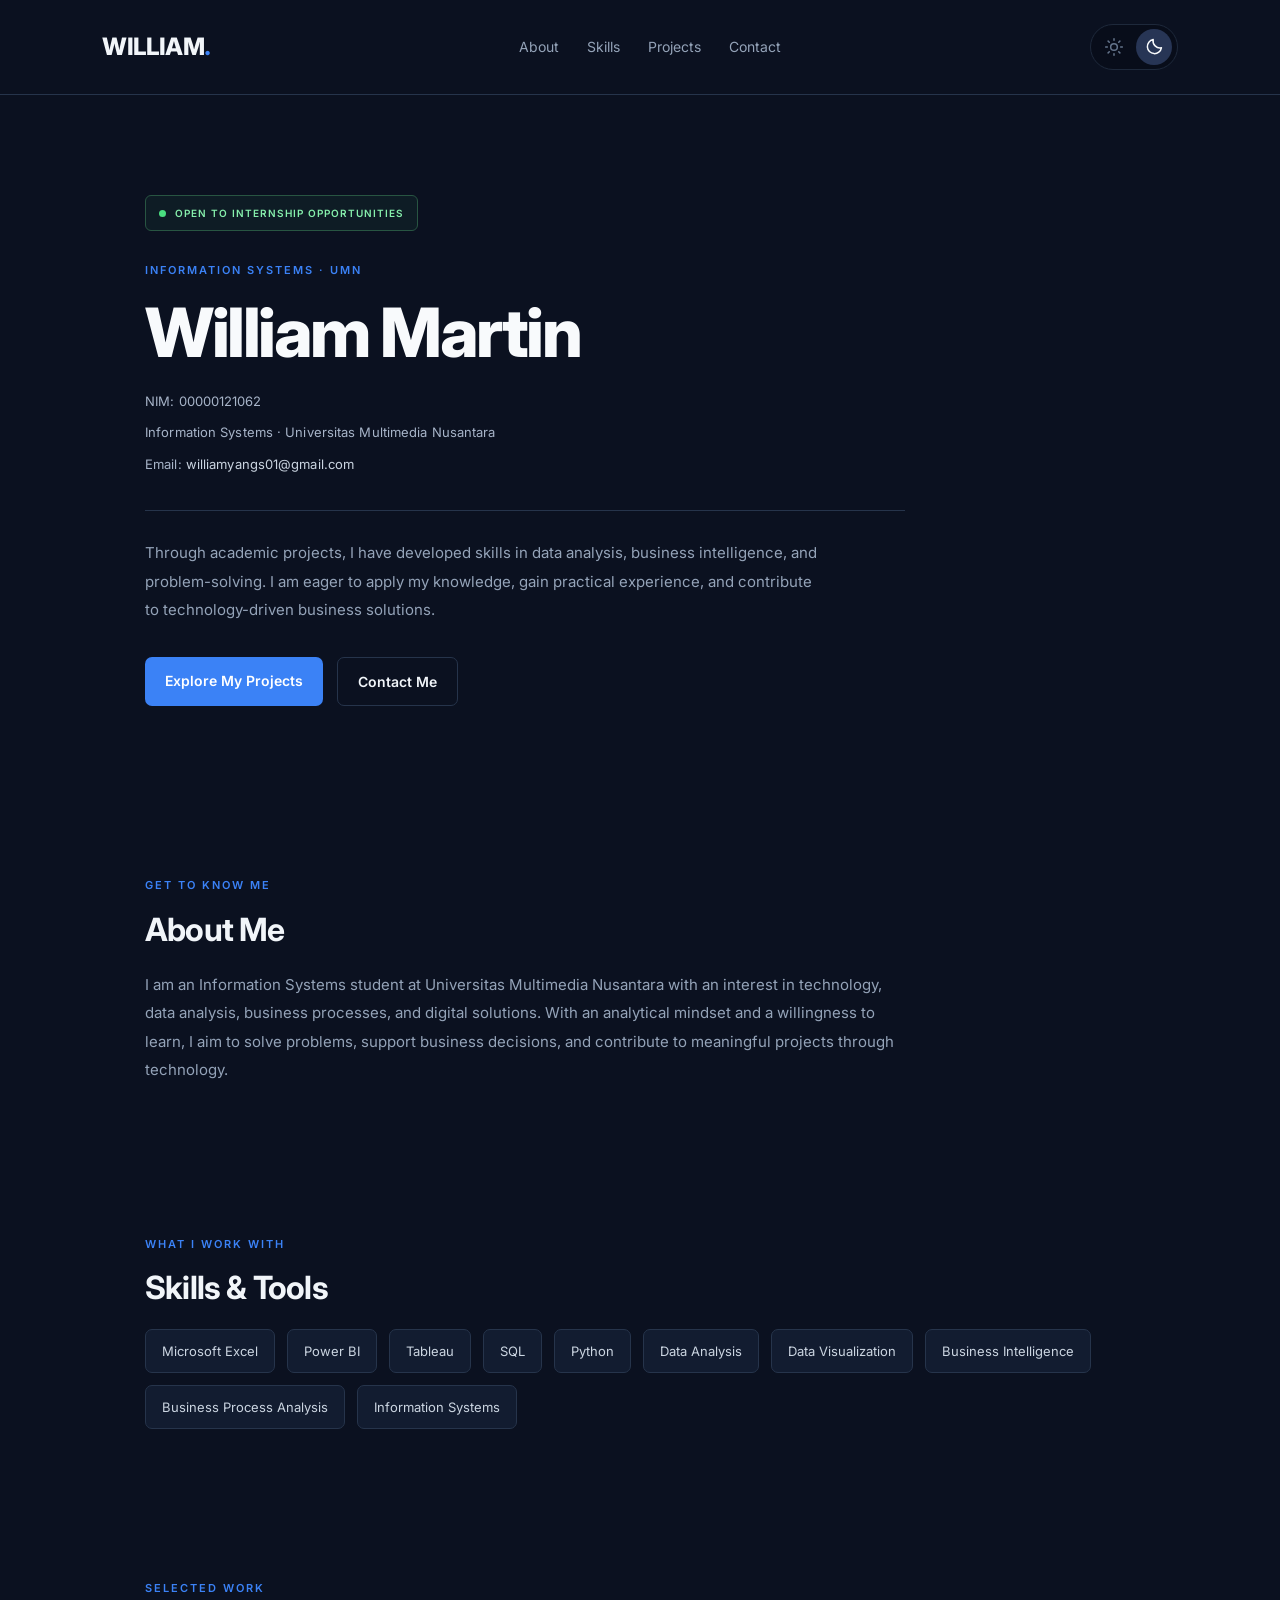
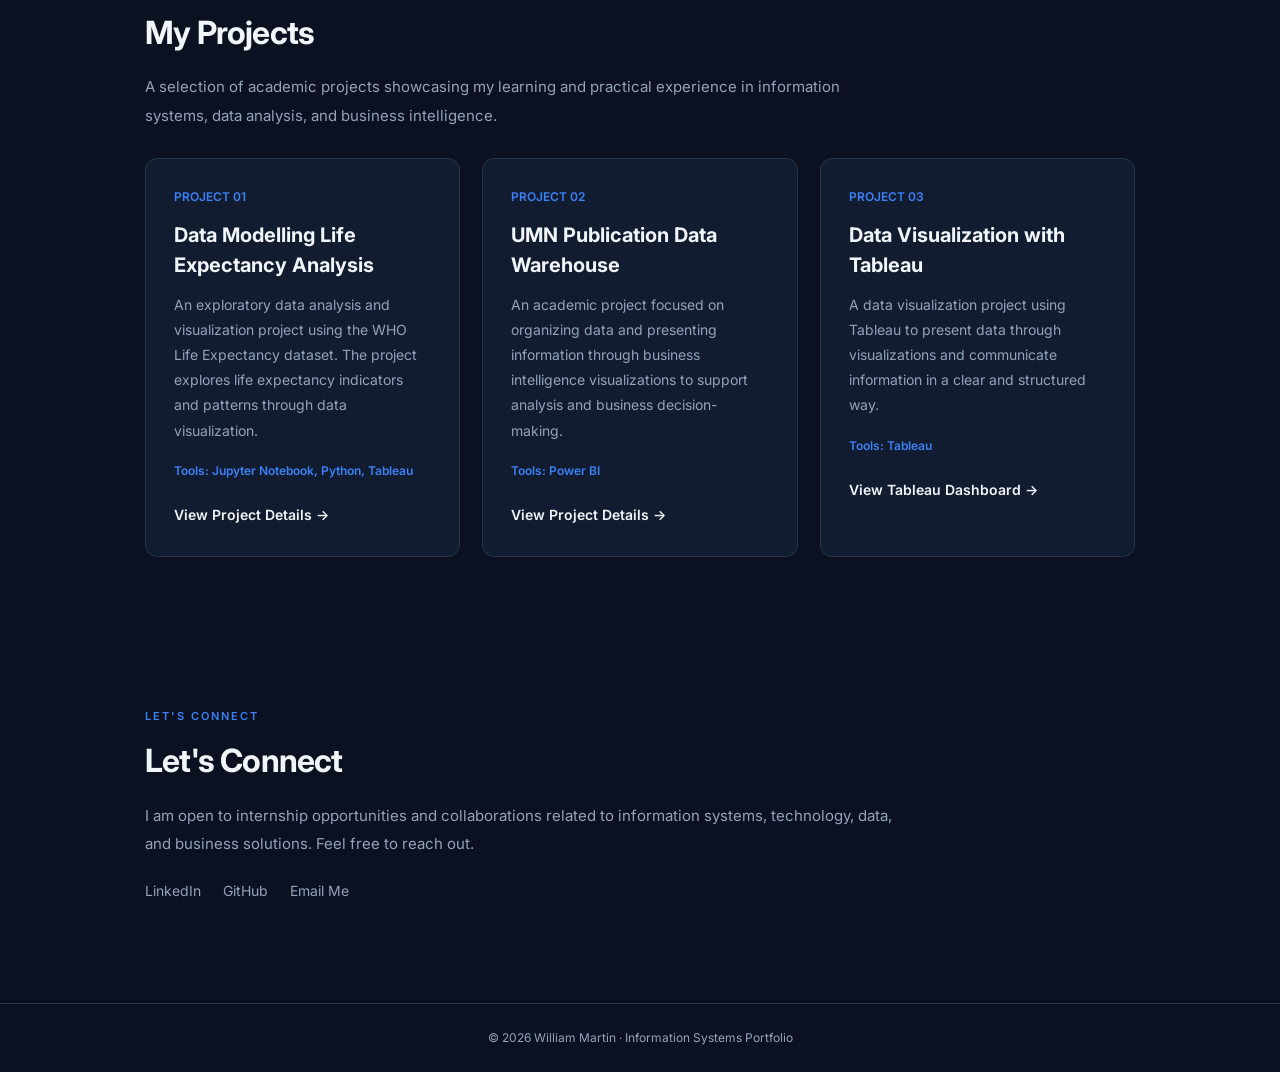
==== index.html @ daf95f0f "Add files via upload" ====
<!DOCTYPE html>
<html lang="en">
<head>
    <meta charset="UTF-8">
    <meta name="viewport" content="width=device-width, initial-scale=1.0">

    <meta name="description" content="William Martin's Information Systems Portfolio, featuring academic projects, technical skills, and business solutions.">

    <meta name="author" content="William Martin">

    <title>William Martin | Information Systems Portfolio</title>

    <link rel="stylesheet" href="style.css">
</head>

<body>

    <!-- Navigation -->
    <header class="navbar">
        <a href="#" class="logo">WILLIAM<span>.</span></a>

        <nav>
            <a href="#about">About</a>
            <a href="#skills">Skills</a>
            <a href="#projects">Projects</a>
            <a href="#contact">Contact</a>
        </nav>
        

<button class="theme-toggle" id="themeToggle" type="button" aria-label="Toggle color theme">

    <span class="theme-option theme-sun">
        <svg viewBox="0 0 24 24" aria-hidden="true">
            <circle cx="12" cy="12" r="4"/>
            <path d="M12 2v2m0 16v2M4.93 4.93l1.42 1.42m11.3 11.3 1.42 1.42M2 12h2m16 0h2M4.93 19.07l1.42-1.42m11.3-11.3 1.42-1.42"/>
        </svg>
    </span>

    <span class="theme-option theme-moon">
        <svg viewBox="0 0 24 24" aria-hidden="true">
            <path d="M20.9 13A8.5 8.5 0 0 1 11 3.1 8.5 8.5 0 1 0 20.9 13Z"/>
        </svg>
    </span>

</button>


    </header>


    <main>

       <!-- Hero Section -->
<section class="hero">



            <p class="availability">
                <span class="status-dot"></span>
                OPEN TO INTERNSHIP OPPORTUNITIES
            </p>

            <p class="eyebrow">
                INFORMATION SYSTEMS · UMN
            </p>

            <h1>William Martin</h1>

            <div class="profile-details">

                <p>NIM: 00000121062</p>

                <p>
                    Information Systems · Universitas Multimedia Nusantara
                </p>

                <p>
                    Email:
                    <a href="mailto:williamyangs01@gmail.com">
                        williamyangs01@gmail.com
                    </a>
                </p>

            </div>

            <div class="hero-intro">



                <p class="hero-description">
                    Through academic projects, I have developed skills in
                    data analysis, business intelligence, and problem-solving.
                    I am eager to apply my knowledge, gain practical experience,
                    and contribute to technology-driven business solutions.
                </p>

            </div>

            <div class="hero-buttons">

                <a href="#projects" class="button primary">
                    Explore My Projects
                </a>

                <a href="#contact" class="button secondary">
                    Contact Me
                </a>

            </div>
            



        </section>


        <!-- About Section -->
        <section id="about" class="section">

            <p class="eyebrow">GET TO KNOW ME</p>

            <h2>About Me</h2>

            <p>
                I am an Information Systems student at Universitas Multimedia
                Nusantara with an interest in technology, data analysis,
                business processes, and digital solutions. With an analytical
                mindset and a willingness to learn, I aim to solve problems,
                support business decisions, and contribute to meaningful
                projects through technology.
            </p>

        </section>


        <!-- Skills Section -->
        <section id="skills" class="section">

            <p class="eyebrow">WHAT I WORK WITH</p>

            <h2>Skills & Tools</h2>

            <div class="skills-list">
                <span>Microsoft Excel</span>
                <span>Power BI</span>
                <span>Tableau</span>
                <span>SQL</span>
                <span>Python</span>
                <span>Data Analysis</span>
                <span>Data Visualization</span>
                <span>Business Intelligence</span>
                <span>Business Process Analysis</span>
                <span>Information Systems</span>
            </div>

        </section>


       
<!-- Projects Section -->
<section id="projects" class="section">

    <p class="eyebrow">SELECTED WORK</p>

    <h2>My Projects</h2>

    <p class="section-description">
        A selection of academic projects showcasing my learning
        and practical experience in information systems,
        data analysis, and business intelligence.
    </p>

    <div class="project-grid">

        <!-- Project 1 -->
        <article class="project-card">

            <p class="project-number">PROJECT 01</p>

            <h3>Data Modelling Life Expectancy Analysis</h3>

            <p>
                An exploratory data analysis and visualization
                project using the WHO Life Expectancy dataset.
                The project explores life expectancy indicators
                and patterns through data visualization.
            </p>

            <p class="project-tools">
                Tools: Jupyter Notebook, Python, Tableau
            </p>

            <a href="project-01.html" class="project-link">
                View Project Details →
            </a>

        </article>

        <!-- Project 2 -->
        <article class="project-card">

            <p class="project-number">PROJECT 02</p>

            <h3>UMN Publication Data Warehouse</h3>

            <p>
                An academic project focused on organizing data
                and presenting information through business
                intelligence visualizations to support analysis
                and business decision-making.
            </p>

            <p class="project-tools">
                Tools: Power BI
            </p>

            <a href="project-02.html" class="project-link">
                View Project Details →
            </a>

        </article>

        <!-- Project 3 -->
        <article class="project-card">

            <p class="project-number">PROJECT 03</p>

            <h3>Data Visualization with Tableau</h3>

            <p>
                A data visualization project using Tableau
                to present data through visualizations and
                communicate information in a clear and
                structured way.
            </p>

            <p class="project-tools">
                Tools: Tableau 
            </p>

            <a
                href="https://public.tableau.com/views/DataVisualization_17930969543930/Story1?:language=en-US&publish=yes&:sid=&:redirect=auth&:display_count=n&:origin=viz_share_link"
                target="_blank"
                rel="noopener noreferrer"
                class="project-link"

                
            >
                View Tableau Dashboard →
            </a>

        </article>

    </div>

</section>
        


        <!-- Contact Section -->
        <section id="contact" class="section contact-section">

            <p class="eyebrow">LET'S CONNECT</p>

            <h2>Let's Connect</h2>

            <p>
                I am open to internship opportunities and collaborations
                related to information systems, technology, data,
                and business solutions. Feel free to reach out.
            </p>

            <div class="contact-links">

                <a
                    href="https://www.linkedin.com/in/william-martin-ba0709324/"
                    target="_blank"
                    rel="noopener noreferrer"
                >
                    LinkedIn
                </a>

                <a href="https://github.com/williamyangs01-mart" target="_blank" rel="noopener noreferrer">
    GitHub
</a>    

               <a href="https://mail.google.com/mail/?view=cm&fs=1&to=williamyangs01@gmail.com"
   target="_blank"
   rel="noopener noreferrer">
    Email Me
</a>
            </div>

        </section>

    </main>


    <!-- Footer -->
    <footer>
        <p>
            © 2026 William Martin · Information Systems Portfolio
        </p>
    </footer>


    <!-- JavaScript -->
  <script src="script.js"></script>

</body>
</html>
---- style.css ----
@import url('https://fonts.googleapis.com/css2?family=Inter:wght@400;500;600;700;800&display=swap');

/* =========================
   COLOR VARIABLES
========================= */

:root {
    --bg: #0B1120;
    --surface: #121C30;
    --text: #F1F5F9;
    --muted: #94A3B8;
    --accent: #3B82F6;
    --border: #26344B;
}

body[data-theme="light"] {
    --bg: #F5F7FB;
    --surface: #FFFFFF;
    --text: #0F172A;
    --muted: #64748B;
    --accent: #2563EB;
    --border: #DCE3EE;
}


/* =========================
   RESET & GLOBAL
========================= */
* {
    margin: 0;
    padding: 0;
    box-sizing: border-box;
    scroll-behavior: smooth;
}

body {
    font-family: 'Inter', sans-serif;
    background: var(--bg);
    color: var(--text);
    line-height: 1.7;
    -webkit-font-smoothing: antialiased;
}

a {
    color: inherit;
    text-decoration: none;
}

/* =========================
   NAVIGATION
========================= */
.navbar {
    display: flex;
    justify-content: space-between;
    align-items: center;
    padding: 24px 8%;
    border-bottom: 1px solid var(--border);
}

.logo {
    font-size: 24px;
    font-weight: 800;
    letter-spacing: -0.8px;
}

.logo span {
    color: var(--accent);
}

nav {
    display: flex;
    gap: 28px;
}

nav a,
.contact-links a {
    color: var(--muted);
    font-size: 14px;
    transition: color 0.2s ease;
}

nav a:hover,
.contact-links a:hover {
    color: var(--accent);
}

/* =========================
   HERO SECTION
========================= */
.hero {
    max-width: 1050px;
    margin: auto;
    padding: 100px 30px 95px;
}

.eyebrow {
    color: var(--accent);
    font-size: 11px;
    font-weight: 600;
    letter-spacing: 2px;
    line-height: 1.7;
    margin-bottom: 14px;
}

/* Internship availability label */
.availability {
    display: inline-flex;
    align-items: center;
    gap: 9px;
    width: fit-content;
    max-width: 100%;
    padding: 9px 13px;
    margin-bottom: 30px;
    border: 1px solid #285542;
    border-radius: 6px;
    background: rgba(34, 110, 74, 0.12);
    color: #86EFAC;
    font-size: 10px;
    font-weight: 600;
    letter-spacing: 1px;
    line-height: 1.6;
}

.status-dot {
    width: 7px;
    height: 7px;
    flex-shrink: 0;
    border-radius: 50%;
    background: #4ADE80;
}

/* Name */
.hero h1 {
    color: #F8FAFC;
    font-size: clamp(42px, 6vw, 68px);
    font-weight: 800;
    letter-spacing: -2.5px;
    line-height: 1.12;
    margin-bottom: 20px;
}

/* Profile details */
.profile-details {
    display: flex;
    flex-direction: column;
    gap: 8px;
    margin-top: 0;
    margin-bottom: 34px;
}

.profile-details p {
    color: #A7B4C8;
    font-size: 13px;
    font-weight: 400;
    letter-spacing: 0.1px;
    line-height: 1.8;
    overflow-wrap: anywhere;
}

.profile-details a {
    color: #CBD5E1;
    text-decoration: none;
    transition: color 0.2s ease;
}

.profile-details a:hover {
    color: #60A5FA;
}

/* Hero introduction */
.hero-intro {
    max-width: 760px;
    border-top: 1px solid var(--border);
    padding-top: 28px;
}

.hero-intro h2 {
    color: var(--text);
    font-size: clamp(27px, 4vw, 40px);
    font-weight: 700;
    letter-spacing: -1.2px;
    line-height: 1.3;
    margin-bottom: 18px;
}

.hero-description {
    color: var(--muted);
    max-width: 680px;
    font-size: 15px;
    line-height: 1.9;
}

/* Hero buttons */
.hero-buttons {
    display: flex;
    gap: 14px;
    flex-wrap: wrap;
    margin-top: 32px;
}

.button {
    display: inline-block;
    padding: 12px 20px;
    border-radius: 7px;
    font-size: 14px;
    font-weight: 600;
    transition: background 0.2s ease,
                border-color 0.2s ease,
                transform 0.2s ease;
}

.button:hover {
    transform: translateY(-2px);
}

.primary {
    background: var(--accent);
    color: #FFFFFF;
}

.primary:hover {
    background: #2563EB;
}

.secondary {
    border: 1px solid var(--border);
    color: var(--text);
}

.secondary:hover {
    border-color: var(--accent);
}

/* =========================
   GENERAL SECTIONS
========================= */
.section {
    max-width: 1050px;
    margin: auto;
    padding: 75px 30px;
    scroll-margin-top: 25px;
}

h2 {
    font-size: 32px;
    font-weight: 700;
    letter-spacing: -0.8px;
    line-height: 1.3;
    margin-bottom: 20px;
}

.section > p:not(.eyebrow) {
    color: var(--muted);
    max-width: 750px;
    font-size: 15px;
    line-height: 1.9;
}

.section-description {
    margin-bottom: 28px;
}

/* =========================
   SKILLS
========================= */
.skills-list {
    display: flex;
    flex-wrap: wrap;
    gap: 12px;
}

.skills-list span {
    border: 1px solid var(--border);
    background: var(--surface);
    padding: 10px 16px;
    border-radius: 7px;
    color: #CBD5E1;
    font-size: 13px;
    transition: border-color 0.2s ease;
}

.skills-list span:hover {
    border-color: var(--accent);
}

/* =========================
   PROJECTS
========================= */
.project-grid {
    display: grid;
    grid-template-columns: repeat(3, minmax(0, 1fr));
    gap: 22px;
    align-items: stretch;
}

.project-card {
    min-width: 0;
    background: var(--surface);
    border: 1px solid var(--border);
    border-radius: 12px;
    padding: 28px;
    transition: border-color 0.2s ease,
                transform 0.2s ease;
}

.project-card:hover {
    border-color: #3B82F6;
    transform: translateY(-3px);
}

.project-number,
.project-tools {
    color: var(--accent);
    font-size: 12px;
    font-weight: 600;
    margin-bottom: 12px;
}

.project-card h3 {
    margin-bottom: 12px;
    font-size: 20px;
    line-height: 1.5;
}

.project-card > p:not(.project-number):not(.project-tools) {
    color: var(--muted);
    font-size: 14px;
    line-height: 1.8;
}

/* Project screenshot */
.project-image {
    display: block;
    width: 100%;
    aspect-ratio: 16 / 9;
    object-fit: contain;
    background: #FFFFFF;
    border: 1px solid var(--border);
    border-radius: 8px;
    margin-bottom: 22px;
}

/* ===== PROJECT DETAIL PAGE ===== */

.project-detail-hero,
.project-detail-section,
.project-detail-footer {
    width: min(100% - 40px, 1000px);
    margin-inline: auto;
}

.project-detail-hero {
    padding: 90px 0 60px;
    text-align: center;
}

.project-detail-hero .back-link {
    display: inline-block;
    margin-bottom: 42px;
}

.project-detail-hero h1 {
    max-width: 850px;
    margin: 18px auto;
    font-size: clamp(2.2rem, 5vw, 4rem);
    line-height: 1.12;
    letter-spacing: -0.04em;
}

.project-detail-hero h1 span {
    display: block;
    color: #60a5fa;
}

.project-detail-lead {
    max-width: 700px;
    margin: 22px auto;
    line-height: 1.8;
    color: var(--text-secondary, #b8c2d1);
}

.details-tags {
    display: flex;
    flex-wrap: wrap;
    justify-content: center;
    gap: 10px;
    margin: 28px 0 38px;
}

.details-tags span {
    padding: 9px 15px;
    border: 1px solid var(--border, #334155);
    border-radius: 999px;
    font-size: 0.88rem;
}

.project-detail-cover {
    display: block;
    width: 100%;
    max-height: 560px;
    object-fit: contain;
    background: #fff;
    border-radius: 14px;
    margin: 0 auto;
}

.project-detail-section {
    padding: 65px 0;
    border-top: 1px solid var(--border, #334155);
}

.project-detail-section h2,
.project-detail-footer h2 {
    font-size: clamp(1.7rem, 3vw, 2.5rem);
    letter-spacing: -0.03em;
    margin: 12px 0 18px;
}

.project-detail-section > p:not(.details-number) {
    max-width: 760px;
    line-height: 1.85;
    color: var(--text-secondary, #b8c2d1);
}

.details-number {
    font-size: 0.8rem;
    letter-spacing: 0.14em;
    font-weight: 700;
    color: #60a5fa;
}

.project-info-grid {
    display: grid;
    grid-template-columns: repeat(3, minmax(0, 1fr));
    gap: 16px;
    margin-top: 32px;
}

.project-info-card {
    padding: 24px;
    border: 1px solid var(--border, #334155);
    border-radius: 12px;
    background: rgba(255, 255, 255, 0.025);
}

.info-label {
    font-size: 0.75rem;
    letter-spacing: 0.1em;
    color: #60a5fa;
}

.project-info-card h3 {
    font-size: 1rem;
    line-height: 1.5;
}

.project-figure {
    margin: 30px 0 0;
}

.project-figure img {
    display: block;
    width: 100%;
    height: auto;
    background: #fff;
    border-radius: 12px;
    border: 1px solid var(--border, #334155);
}

.project-figure figcaption {
    text-align: center;
    margin-top: 18px;
}

.project-figure figcaption h3 {
    color: var(--text);
    font-size: 18px;
    line-height: 1.5;
    margin-bottom: 8px;
}

.project-figure figcaption p {
    max-width: 760px;
    margin: 0 auto;
    color: var(--muted);
    font-size: 14px;
    line-height: 1.8;
}


.process-list {
    display: grid;
    gap: 0;
    margin-top: 30px;
}

.process-item {
    display: grid;
    grid-template-columns: 60px 1fr;
    gap: 20px;
    padding: 24px 0;
    border-bottom: 1px solid var(--border, #334155);
}

.process-item > span {
    font-size: 1.2rem;
    font-weight: 700;
    color: #60a5fa;
}

.process-item h3 {
    margin: 0 0 8px;
}

.process-item p {
    margin: 0;
    line-height: 1.8;
    color: var(--text-secondary, #b8c2d1);
}

.project-detail-footer {
    padding: 70px 0 100px;
    text-align: center;
}

.project-detail-footer p:not(.eyebrow) {
    line-height: 1.8;
    margin-bottom: 28px;
}

.back-link {
    text-decoration: none;
}

/* Project links */
.project-tools {
    margin-top: 18px;
}

.project-link {
    display: inline-block;
    margin-top: 10px;
    font-size: 14px;
    font-weight: 600;
    color: var(--text);
    transition: color 0.2s ease;
}

.project-link:hover {
    color: var(--accent);
}

/* =========================
   CONTACT
========================= */
.contact-section {
    padding-bottom: 100px;
}

.contact-links {
    display: flex;
    flex-wrap: wrap;
    gap: 22px;
    margin-top: 20px;
}

/* =========================
   FOOTER
========================= */
footer {
    border-top: 1px solid var(--border);
    padding: 24px;
    text-align: center;
    color: var(--muted);
    font-size: 12px;
}

/* =========================
   RESPONSIVE DESIGN
========================= */

/* Tablet: 2 project cards per row */

/* =========================
   RESPONSIVE DESIGN
========================= */

@media (min-width: 651px) and (max-width: 900px) {
    .project-grid {
        grid-template-columns: repeat(2, minmax(0, 1fr));
    }
}



    .hero .hero-intro::after {
        display: none;
    }
    


@media (max-width: 700px) {
    .project-detail-hero {
        padding-top: 55px;
    }

    .project-info-grid {
        grid-template-columns: 1fr;
    }

    .project-detail-section {
        padding: 45px 0;
    }

    .process-item {
        grid-template-columns: 40px 1fr;
        gap: 12px;
    }
}

@media (max-width: 650px) {
    .navbar {
        flex-direction: column;
        gap: 16px;
        padding: 20px 5%;
    }

    nav {
        gap: 18px;
        flex-wrap: wrap;
        justify-content: center;
        font-size: 13px;
    }

    .hero {
        padding: 70px 22px 65px;
    }

    .hero h1 {
        font-size: 42px;
        letter-spacing: -1.5px;
    }

    .availability {
        font-size: 9px;
        letter-spacing: 0.6px;
        padding: 8px 10px;
        margin-bottom: 26px;
    }

    .profile-details p {
        font-size: 12px;
    }

    .hero-intro h2 {
        font-size: 28px;
        letter-spacing: -0.7px;
    }

    .hero-description {
        font-size: 14px;
    }

    .section {
        padding: 60px 22px;
    }

    .section h2 {
        font-size: 28px;
    }

    .project-grid {
        grid-template-columns: 1fr;
    }

    .project-card {
        padding: 23px;
    }

    .contact-links {
        gap: 18px;
    }
}




/* =========================
   POLISHED INTERACTIONS
========================= */

nav a {
    position: relative;
    transition: color 0.25s ease;
}

nav a::after {
    content: "";
    position: absolute;
    left: 0;
    bottom: -7px;
    width: 0;
    height: 2px;
    background: var(--accent);
    transition: width 0.25s ease;
}

nav a:hover::after {
    width: 100%;
}

.project-card {
    position: relative;
    overflow: hidden;
    transition:
        transform 0.25s ease,
        border-color 0.25s ease,
        box-shadow 0.25s ease;
}

.project-card:hover {
    border-color: rgba(59, 130, 246, 0.7);
    box-shadow: 0 14px 35px rgba(0, 0, 0, 0.2);
    transform: translateY(-5px);
}

.skills-list span {
    transition:
        border-color 0.25s ease,
        background 0.25s ease,
        transform 0.25s ease;
}

.skills-list span:hover {
    border-color: var(--accent);
    background: rgba(59, 130, 246, 0.1);
    transform: translateY(-2px);
}

.project-figure img {
    transition:
        transform 0.35s ease,
        border-color 0.35s ease;
}

.project-figure img:hover {
    border-color: rgba(59, 130, 246, 0.65);
}

.button:focus-visible,
.project-link:focus-visible,
nav a:focus-visible {
    outline: 2px solid #60A5FA;
    outline-offset: 4px;
}

@media (prefers-reduced-motion: reduce) {
    *,
    *::before,
    *::after {
        scroll-behavior: auto !important;
        animation-duration: 0.01ms !important;
        transition-duration: 0.01ms !important;
    }
}

/* =========================
   THEME SWITCHER
========================= */
/* =========================
   THEME SWITCHER
========================= */



:root {
    color-scheme: dark;
    --bg: #0B1120;
    --surface: #121C30;
    --text: #F1F5F9;
    --muted: #94A3B8;
    --accent: #3B82F6;
    --border: #26344B;
    --text-secondary: #B8C2D1;
}

body[data-theme="light"] {
    color-scheme: light;
    --bg: #F5F7FB;
    --surface: #FFFFFF;
    --text: #0F172A;
    --muted: #64748B;
    --accent: #2563EB;
    --border: #DCE3EE;
    --text-secondary: #475569;
}

/* General theme colors */
body {
    background: var(--bg);
    color: var(--text);
    transition: background-color 0.25s ease, color 0.25s ease;
}

body[data-theme="light"] .hero h1 {
    color: #0F172A;
}

body[data-theme="light"] .profile-details p,
body[data-theme="light"] .hero-description,
body[data-theme="light"] .section > p:not(.eyebrow),
body[data-theme="light"] .project-detail-lead,
body[data-theme="light"] .project-detail-section > p:not(.details-number),
body[data-theme="light"] .project-figure figcaption p,
body[data-theme="light"] .process-item p {
    color: #475569;
}

body[data-theme="light"] .profile-details a,
body[data-theme="light"] .project-link {
    color: #1D4ED8;
}

body[data-theme="light"] .project-card,
body[data-theme="light"] .project-info-card,
body[data-theme="light"] .skills-list span {
    background: var(--surface);
    border-color: var(--border);
}

body[data-theme="light"] .skills-list span {
    color: #334155;
}

body[data-theme="light"] .project-card h3,
body[data-theme="light"] .project-info-card h3,
body[data-theme="light"] .project-detail-section h2,
body[data-theme="light"] .project-detail-footer h2,
body[data-theme="light"] .process-item h3,
body[data-theme="light"] .project-figure figcaption h3 {
    color: #0F172A;
}

body[data-theme="light"] .navbar,
body[data-theme="light"] footer,
body[data-theme="light"] .project-detail-section {
    border-color: var(--border);
}

body[data-theme="light"] .secondary {
    color: var(--text);
    border-color: var(--border);
}

body[data-theme="light"] .availability {
    color: #166534;
    background: #F0FDF4;
    border-color: #BBF7D0;
}

/* Navy/light switch button */
/* =========================
   NAVY / LIGHT THEME TOGGLE
========================= */

button.theme-toggle {
    appearance: none;
    -webkit-appearance: none;

    display: inline-flex;
    align-items: center;
    justify-content: space-between;

    flex-shrink: 0;

    width: 88px;
    min-width: 88px;
    height: 46px;

    padding: 5px;

    border: 1px solid #1E293B;
    border-radius: 999px;

    background: #080D1A;

    cursor: pointer;
    box-shadow: none;

    transition:
        background 0.25s ease,
        border-color 0.25s ease;
}


/* Area ikon */
button.theme-toggle .theme-option {
    display: flex;
    align-items: center;
    justify-content: center;

    flex: 0 0 36px;

    width: 36px;
    height: 36px;

    padding: 0;

    border-radius: 50%;

    color: #64748B;

    transition:
        background 0.25s ease,
        color 0.25s ease,
        box-shadow 0.25s ease;
}


/* Ukuran icon */
button.theme-toggle .theme-option svg {
    display: block;

    width: 20px;
    height: 20px;

    fill: none;
    stroke: currentColor;
    stroke-width: 1.8;

    stroke-linecap: round;
    stroke-linejoin: round;
}


/* =========================
   NAVY MODE
========================= */

body[data-theme="navy"] button.theme-toggle {
    background: #080D1A;
    border-color: #1E293B;
}

body[data-theme="navy"] .theme-moon {
    background: #273555;
    color: #F8FAFC;
}

body[data-theme="navy"] .theme-sun {
    background: transparent;
    color: #64748B;
}


/* =========================
   LIGHT MODE
========================= */

body[data-theme="light"] button.theme-toggle {
    background: #E2E8F0;
    border-color: #CBD5E1;
}

body[data-theme="light"] .theme-sun {
    background: #FFFFFF;
    color: #F59E0B;

    box-shadow: 0 2px 8px rgba(15, 23, 42, 0.12);
}

body[data-theme="light"] .theme-moon {
    background: transparent;
    color: #94A3B8;
}


/* Hover */
button.theme-toggle:hover {
    border-color: var(--accent);
}


/* Keyboard accessibility */
button.theme-toggle:focus-visible {
    outline: 2px solid var(--accent);
    outline-offset: 3px;
}

/* Light mode hero decoration */
body[data-theme="light"] .hero::before {
    background: radial-gradient(
        circle,
        rgba(59, 130, 246, 0.08),
        transparent 70%
    );
}




@media (max-width: 650px) {
    .theme-toggle {
        align-self: center;
    }
}

@media (prefers-reduced-motion: reduce) {
    body,
    button.theme-toggle,
    button.theme-toggle .theme-option {
        transition: none;
    }
    
}
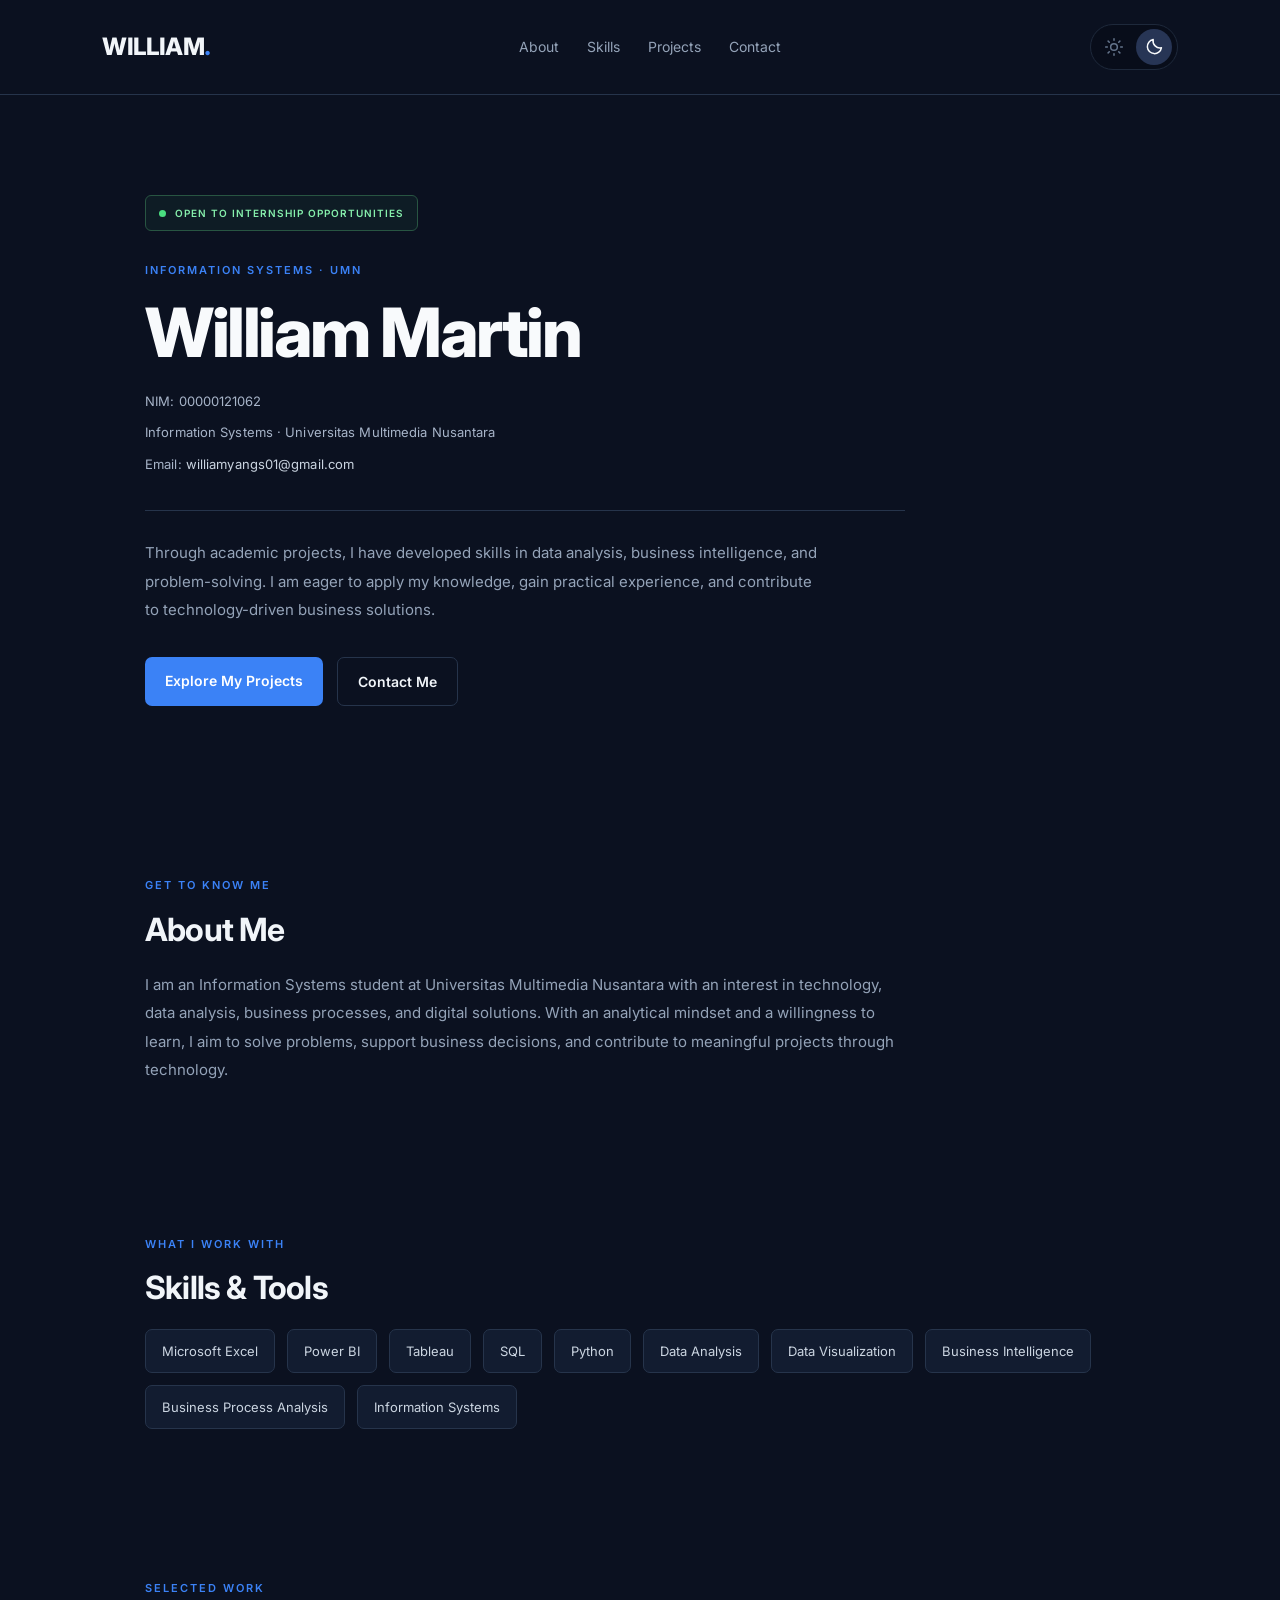
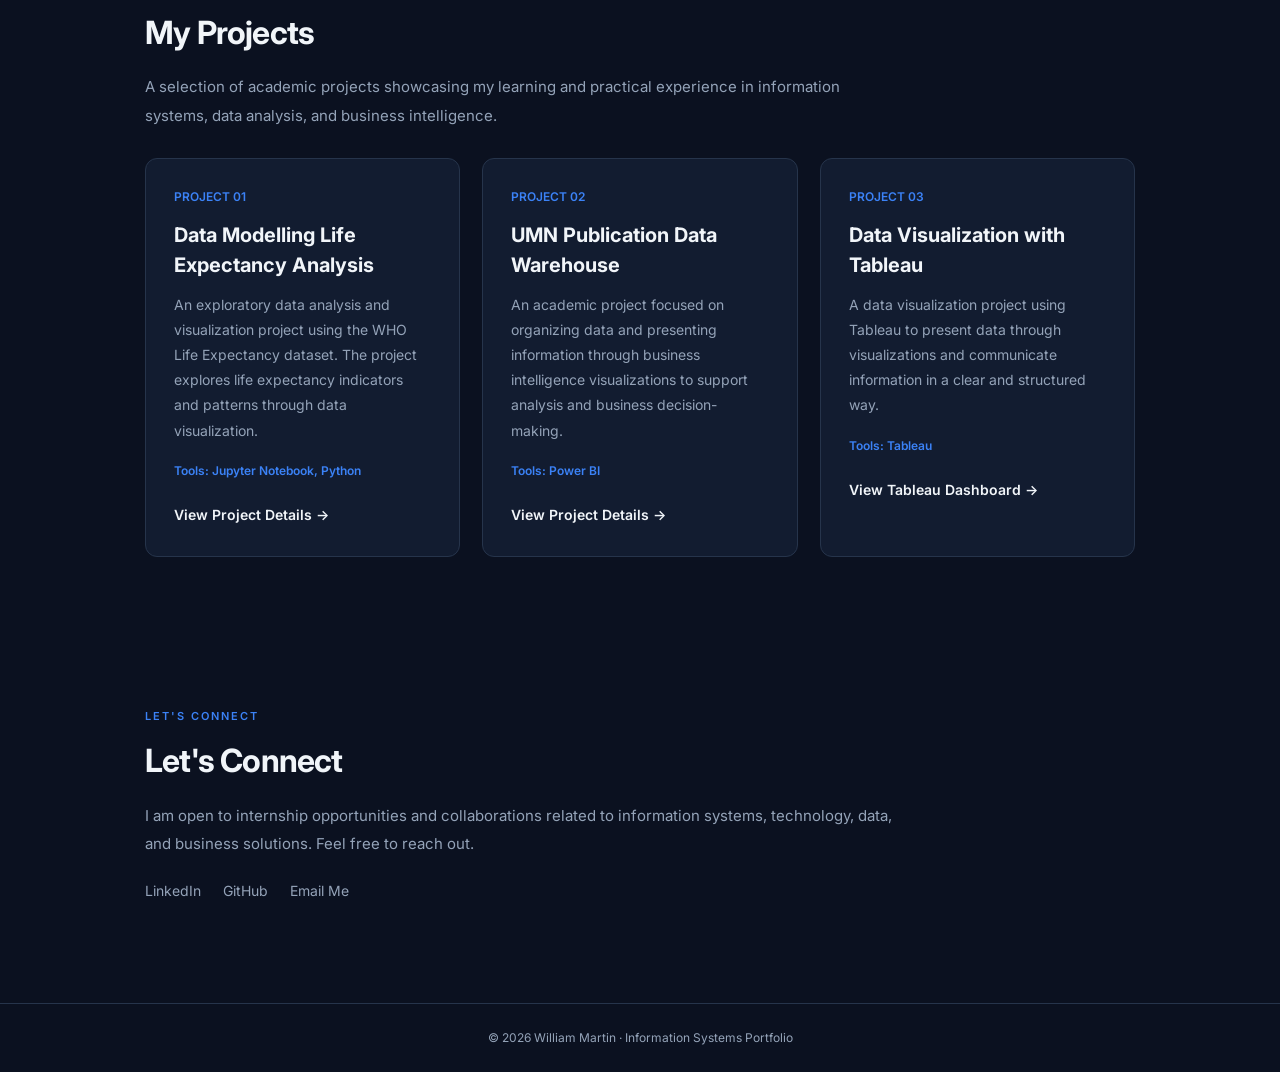
==== commit 06f7ef24: "Update index.html" ====
--- a/index.html
+++ b/index.html
@@ -188,7 +188,7 @@
             </p>
 
             <p class="project-tools">
-                Tools: Jupyter Notebook, Python, Tableau
+                Tools: Jupyter Notebook, Python
             </p>
 
             <a href="project-01.html" class="project-link">
